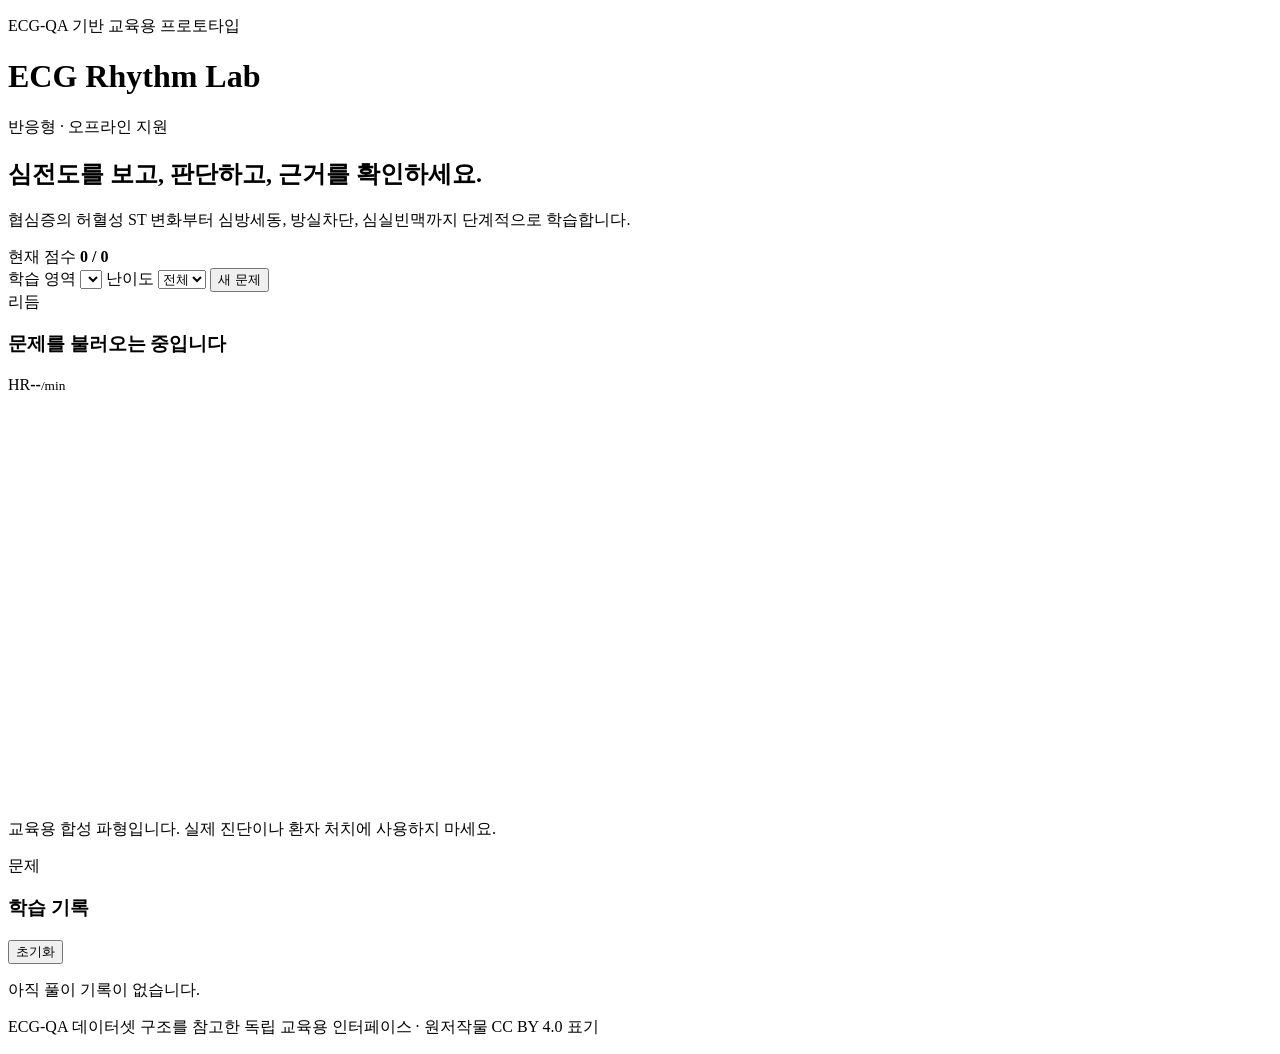
==== index.html @ 75d90a10 "feat: initialize responsive ECG learning PWA" ====
<!doctype html>
<html lang="ko">
<head>
  <meta charset="utf-8" />
  <meta name="viewport" content="width=device-width, initial-scale=1, viewport-fit=cover" />
  <meta name="theme-color" content="#0b1020" />
  <meta name="description" content="PC와 모바일에서 학습하는 심전도 리듬 퀴즈" />
  <link rel="manifest" href="manifest.webmanifest" />
  <link rel="stylesheet" href="styles.css" />
  <title>ECG Rhythm Lab</title>
</head>
<body>
  <header class="topbar">
    <div>
      <p class="eyebrow">ECG-QA 기반 교육용 프로토타입</p>
      <h1>ECG Rhythm Lab</h1>
    </div>
    <button id="installBtn" class="ghost" hidden>앱 설치</button>
  </header>

  <main class="shell">
    <section class="hero card">
      <div>
        <span class="pill">반응형 · 오프라인 지원</span>
        <h2>심전도를 보고, 판단하고, 근거를 확인하세요.</h2>
        <p>협심증의 허혈성 ST 변화부터 심방세동, 방실차단, 심실빈맥까지 단계적으로 학습합니다.</p>
      </div>
      <div class="score-box" aria-live="polite">
        <span>현재 점수</span>
        <strong id="score">0 / 0</strong>
      </div>
    </section>

    <section class="controls card" aria-label="학습 설정">
      <label>학습 영역
        <select id="category"></select>
      </label>
      <label>난이도
        <select id="level">
          <option value="all">전체</option>
          <option value="basic">기초</option>
          <option value="advanced">심화</option>
        </select>
      </label>
      <button id="nextBtn" class="primary">새 문제</button>
    </section>

    <section class="workspace">
      <article class="monitor card">
        <div class="monitor-head">
          <div>
            <span id="caseTag" class="pill">리듬</span>
            <h3 id="caseTitle">문제를 불러오는 중입니다</h3>
          </div>
          <div class="vitals"><span>HR</span><strong id="heartRate">--</strong><small>/min</small></div>
        </div>
        <div class="ecg-wrap" aria-label="교육용 심전도 파형">
          <svg id="ecgSvg" viewBox="0 0 1000 320" role="img" aria-labelledby="waveTitle">
            <title id="waveTitle">교육용 합성 심전도 파형</title>
            <defs>
              <pattern id="smallGrid" width="10" height="10" patternUnits="userSpaceOnUse">
                <path d="M 10 0 L 0 0 0 10" class="grid-small" fill="none" />
              </pattern>
              <pattern id="grid" width="50" height="50" patternUnits="userSpaceOnUse">
                <rect width="50" height="50" fill="url(#smallGrid)" />
                <path d="M 50 0 L 0 0 0 50" class="grid-large" fill="none" />
              </pattern>
            </defs>
            <rect width="1000" height="320" fill="url(#grid)" />
            <path id="wavePath" class="wave" d="" />
          </svg>
        </div>
        <p class="disclaimer">교육용 합성 파형입니다. 실제 진단이나 환자 처치에 사용하지 마세요.</p>
      </article>

      <aside class="quiz card">
        <p class="question-label">문제</p>
        <h3 id="question"></h3>
        <div id="options" class="options"></div>
        <div id="feedback" class="feedback" hidden></div>
        <button id="explainBtn" class="ghost full" hidden>해설 보기</button>
      </aside>
    </section>

    <section id="explanation" class="explanation card" hidden>
      <h3>판독 근거</h3>
      <p id="explanationText"></p>
      <div class="key-points">
        <div><span>핵심 소견</span><strong id="keyFinding"></strong></div>
        <div><span>우선 간호 판단</span><strong id="nursingAction"></strong></div>
      </div>
    </section>

    <section class="progress card">
      <div class="section-head"><h3>학습 기록</h3><button id="resetBtn" class="text-btn">초기화</button></div>
      <div class="progress-track"><div id="progressBar"></div></div>
      <p id="progressText">아직 풀이 기록이 없습니다.</p>
    </section>
  </main>

  <footer>
    <p>ECG-QA 데이터셋 구조를 참고한 독립 교육용 인터페이스 · 원저작물 CC BY 4.0 표기</p>
  </footer>
  <script src="app.js" defer></script>
</body>
</html>
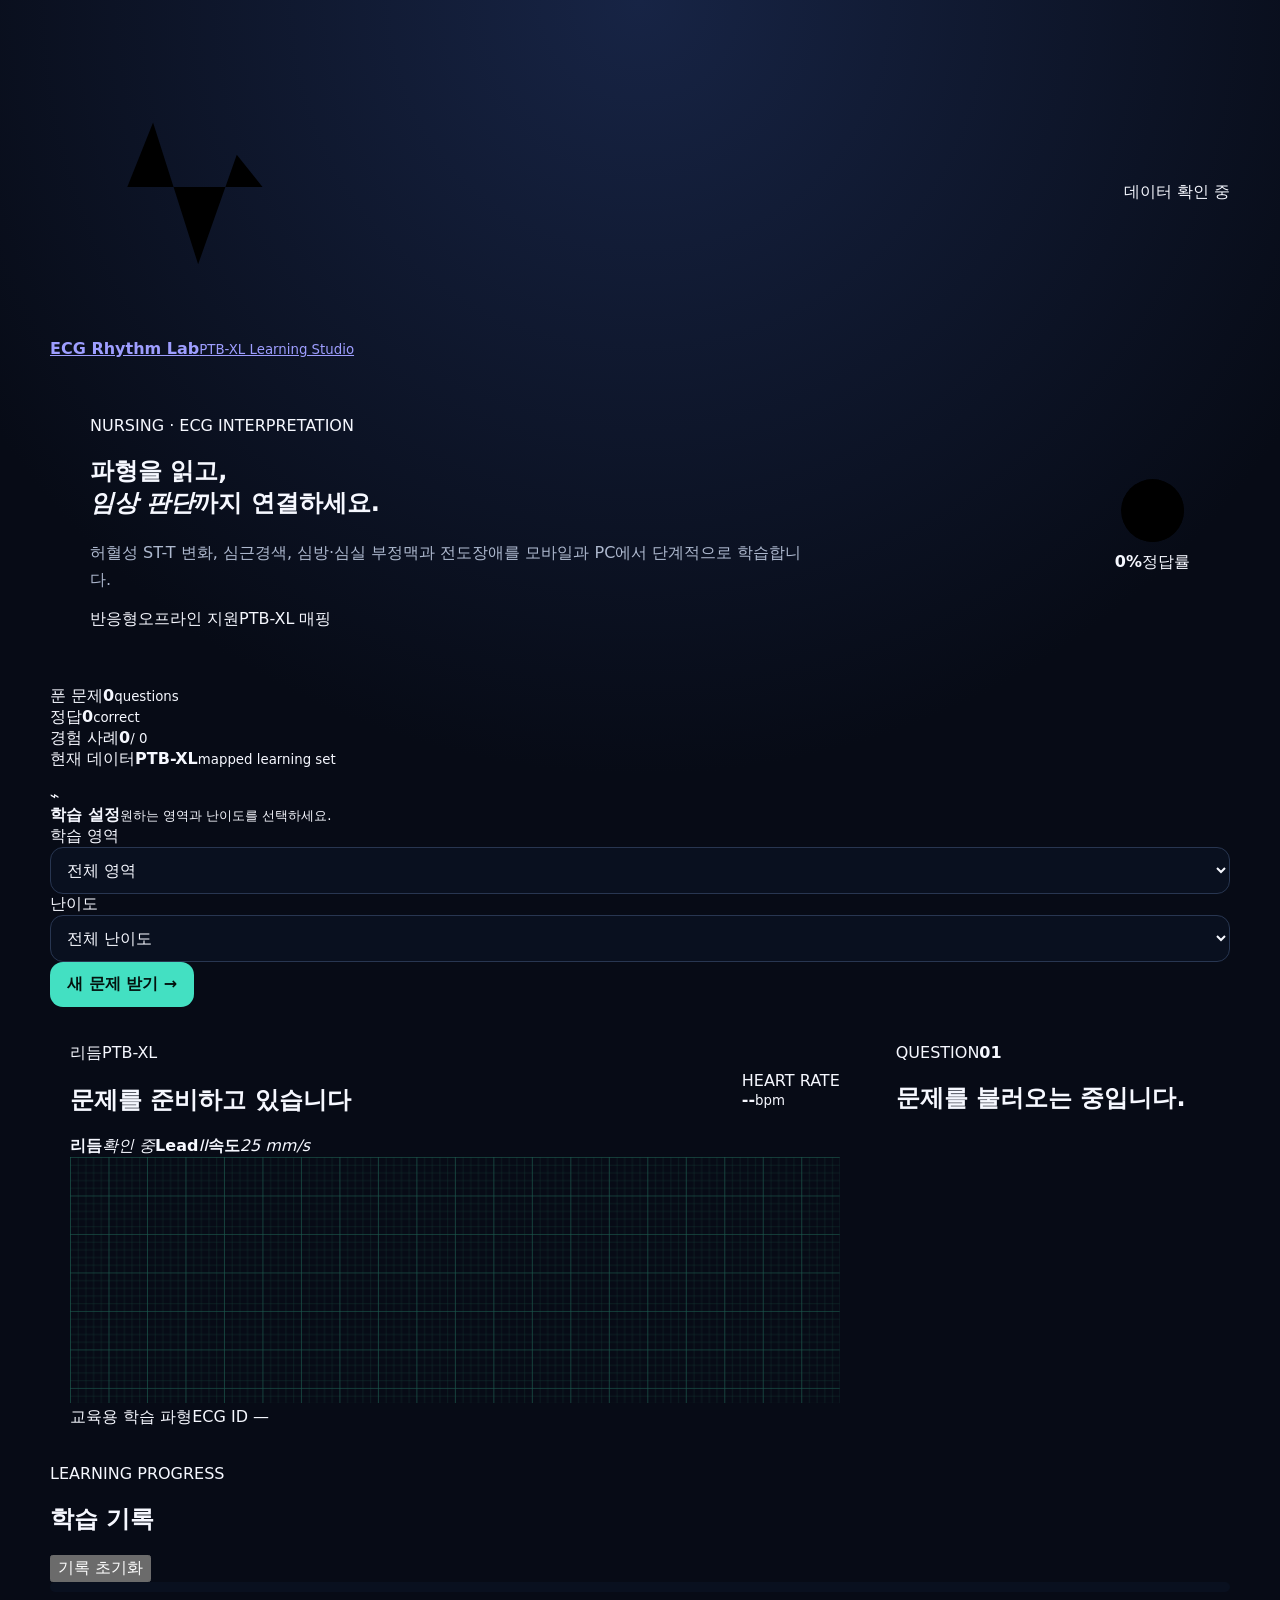
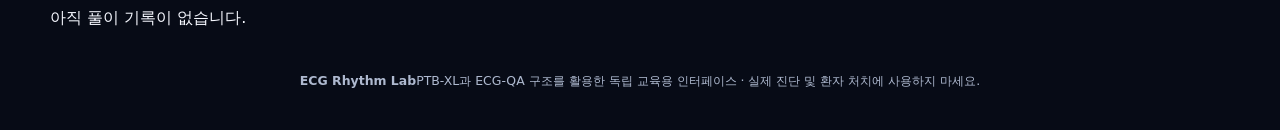
==== commit 3de3f7e1: "Redesign responsive ECG learning interface" ====
--- a/index.html
+++ b/index.html
@@ -1,106 +1,79 @@
 <!doctype html>
 <html lang="ko">
 <head>
-  <meta charset="utf-8" />
-  <meta name="viewport" content="width=device-width, initial-scale=1, viewport-fit=cover" />
-  <meta name="theme-color" content="#0b1020" />
-  <meta name="description" content="PC와 모바일에서 학습하는 심전도 리듬 퀴즈" />
-  <link rel="manifest" href="manifest.webmanifest" />
-  <link rel="stylesheet" href="styles.css" />
+  <meta charset="utf-8">
+  <meta name="viewport" content="width=device-width,initial-scale=1,viewport-fit=cover">
+  <meta name="theme-color" content="#07111f">
+  <meta name="description" content="PTB-XL 및 ECG-QA 구조를 활용한 반응형 심전도 학습 앱">
+  <link rel="manifest" href="./manifest.webmanifest">
+  <link rel="stylesheet" href="./styles.css?v=3">
   <title>ECG Rhythm Lab</title>
 </head>
 <body>
+  <div class="ambient ambient-a"></div><div class="ambient ambient-b"></div>
   <header class="topbar">
-    <div>
-      <p class="eyebrow">ECG-QA 기반 교육용 프로토타입</p>
-      <h1>ECG Rhythm Lab</h1>
-    </div>
-    <button id="installBtn" class="ghost" hidden>앱 설치</button>
+    <a class="brand" href="./" aria-label="홈으로">
+      <span class="brand-mark"><svg viewBox="0 0 48 48"><path d="M4 25h8l4-10 7 22 6-17 4 5h11"/></svg></span>
+      <span><b>ECG Rhythm Lab</b><small>PTB-XL Learning Studio</small></span>
+    </a>
+    <div class="header-actions"><span id="dataStatus" class="status-dot">데이터 확인 중</span><button id="installBtn" class="button secondary" hidden>앱 설치</button></div>
   </header>
 
   <main class="shell">
-    <section class="hero card">
-      <div>
-        <span class="pill">반응형 · 오프라인 지원</span>
-        <h2>심전도를 보고, 판단하고, 근거를 확인하세요.</h2>
-        <p>협심증의 허혈성 ST 변화부터 심방세동, 방실차단, 심실빈맥까지 단계적으로 학습합니다.</p>
-      </div>
-      <div class="score-box" aria-live="polite">
-        <span>현재 점수</span>
-        <strong id="score">0 / 0</strong>
-      </div>
+    <section class="hero panel">
+      <div class="hero-copy"><span class="kicker">NURSING · ECG INTERPRETATION</span><h1>파형을 읽고,<br><em>임상 판단</em>까지 연결하세요.</h1><p>허혈성 ST-T 변화, 심근경색, 심방·심실 부정맥과 전도장애를 모바일과 PC에서 단계적으로 학습합니다.</p><div class="hero-badges"><span>반응형</span><span>오프라인 지원</span><span>PTB-XL 매핑</span></div></div>
+      <div class="score-ring" aria-label="정답률"><svg viewBox="0 0 120 120"><circle class="ring-bg" cx="60" cy="60" r="50"/><circle id="scoreRing" class="ring-value" cx="60" cy="60" r="50"/></svg><div><strong id="scorePercent">0%</strong><span>정답률</span></div></div>
     </section>
 
-    <section class="controls card" aria-label="학습 설정">
-      <label>학습 영역
-        <select id="category"></select>
-      </label>
-      <label>난이도
-        <select id="level">
-          <option value="all">전체</option>
-          <option value="basic">기초</option>
-          <option value="advanced">심화</option>
-        </select>
-      </label>
-      <button id="nextBtn" class="primary">새 문제</button>
+    <section class="stats-grid">
+      <article class="mini-card"><span>푼 문제</span><strong id="totalSolved">0</strong><small>questions</small></article>
+      <article class="mini-card"><span>정답</span><strong id="totalCorrect">0</strong><small>correct</small></article>
+      <article class="mini-card"><span>경험 사례</span><strong id="seenCases">0</strong><small id="allCases">/ 0</small></article>
+      <article class="mini-card accent-card"><span>현재 데이터</span><strong id="datasetName">PTB-XL</strong><small>mapped learning set</small></article>
+    </section>
+
+    <section class="filter-panel panel">
+      <div class="filter-title"><span class="icon">⌁</span><div><strong>학습 설정</strong><small>원하는 영역과 난이도를 선택하세요.</small></div></div>
+      <label><span>학습 영역</span><select id="category"><option value="전체">전체 영역</option></select></label>
+      <label><span>난이도</span><select id="level"><option value="all">전체 난이도</option><option value="basic">기초</option><option value="advanced">심화</option></select></label>
+      <button id="nextBtn" class="button primary">새 문제 받기 <span>→</span></button>
     </section>
 
     <section class="workspace">
-      <article class="monitor card">
+      <article class="monitor panel">
         <div class="monitor-head">
-          <div>
-            <span id="caseTag" class="pill">리듬</span>
-            <h3 id="caseTitle">문제를 불러오는 중입니다</h3>
-          </div>
-          <div class="vitals"><span>HR</span><strong id="heartRate">--</strong><small>/min</small></div>
+          <div><div class="tag-row"><span id="caseTag" class="tag">리듬</span><span id="sourceTag" class="tag subtle">PTB-XL</span></div><h2 id="caseTitle">문제를 준비하고 있습니다</h2></div>
+          <div class="vital"><span>HEART RATE</span><div><strong id="heartRate">--</strong><small>bpm</small></div></div>
         </div>
-        <div class="ecg-wrap" aria-label="교육용 심전도 파형">
-          <svg id="ecgSvg" viewBox="0 0 1000 320" role="img" aria-labelledby="waveTitle">
-            <title id="waveTitle">교육용 합성 심전도 파형</title>
-            <defs>
-              <pattern id="smallGrid" width="10" height="10" patternUnits="userSpaceOnUse">
-                <path d="M 10 0 L 0 0 0 10" class="grid-small" fill="none" />
-              </pattern>
-              <pattern id="grid" width="50" height="50" patternUnits="userSpaceOnUse">
-                <rect width="50" height="50" fill="url(#smallGrid)" />
-                <path d="M 50 0 L 0 0 0 50" class="grid-large" fill="none" />
-              </pattern>
-            </defs>
-            <rect width="1000" height="320" fill="url(#grid)" />
-            <path id="wavePath" class="wave" d="" />
-          </svg>
-        </div>
-        <p class="disclaimer">교육용 합성 파형입니다. 실제 진단이나 환자 처치에 사용하지 마세요.</p>
+        <div class="rhythm-meta"><span><i></i><b>리듬</b><em id="regularity">확인 중</em></span><span><i></i><b>Lead</b><em id="leadName">II</em></span><span><i></i><b>속도</b><em>25 mm/s</em></span></div>
+        <div class="ecg-screen"><div class="scanline"></div><svg id="ecgSvg" viewBox="0 0 1000 320" role="img" aria-labelledby="waveTitle"><title id="waveTitle">교육용 심전도 파형</title><defs><pattern id="smallGrid" width="10" height="10" patternUnits="userSpaceOnUse"><path d="M10 0H0V10" class="grid-small" fill="none"/></pattern><pattern id="grid" width="50" height="50" patternUnits="userSpaceOnUse"><rect width="50" height="50" fill="url(#smallGrid)"/><path d="M50 0H0V50" class="grid-large" fill="none"/></pattern></defs><rect width="1000" height="320" fill="url(#grid)"/><path id="wavePath" class="wave" d=""/></svg></div>
+        <div class="monitor-foot"><span>교육용 학습 파형</span><span id="recordId">ECG ID —</span></div>
       </article>
 
-      <aside class="quiz card">
-        <p class="question-label">문제</p>
-        <h3 id="question"></h3>
-        <div id="options" class="options"></div>
+      <aside class="quiz panel">
+        <div class="quiz-step"><span>QUESTION</span><b id="questionNumber">01</b></div>
+        <h2 id="question">문제를 불러오는 중입니다.</h2>
+        <div id="options" class="options" aria-live="polite"></div>
         <div id="feedback" class="feedback" hidden></div>
-        <button id="explainBtn" class="ghost full" hidden>해설 보기</button>
+        <button id="explainBtn" class="button secondary wide" hidden>판독 근거 확인</button>
       </aside>
     </section>
 
-    <section id="explanation" class="explanation card" hidden>
-      <h3>판독 근거</h3>
+    <section id="explanation" class="explanation panel" hidden>
+      <div class="section-heading"><span>CLINICAL REASONING</span><h2>판독 근거와 우선 간호</h2></div>
       <p id="explanationText"></p>
-      <div class="key-points">
-        <div><span>핵심 소견</span><strong id="keyFinding"></strong></div>
-        <div><span>우선 간호 판단</span><strong id="nursingAction"></strong></div>
-      </div>
+      <div class="reason-grid"><article><span>핵심 ECG 소견</span><strong id="keyFinding"></strong></article><article><span>우선 간호 판단</span><strong id="nursingAction"></strong></article><article><span>SCP 코드</span><strong id="scpCodes"></strong></article></div>
     </section>
 
-    <section class="progress card">
-      <div class="section-head"><h3>학습 기록</h3><button id="resetBtn" class="text-btn">초기화</button></div>
-      <div class="progress-track"><div id="progressBar"></div></div>
-      <p id="progressText">아직 풀이 기록이 없습니다.</p>
+    <section class="history panel">
+      <div class="section-heading inline"><div><span>LEARNING PROGRESS</span><h2>학습 기록</h2></div><button id="resetBtn" class="text-button">기록 초기화</button></div>
+      <div class="progress-track"><div id="progressBar"></div></div><p id="progressText">아직 풀이 기록이 없습니다.</p>
+      <div id="historyList" class="history-list"></div>
     </section>
+
+    <div id="errorBanner" class="error-banner" hidden><strong>데이터를 불러오지 못했습니다.</strong><span id="errorMessage"></span><button id="retryBtn">다시 시도</button></div>
   </main>
-
-  <footer>
-    <p>ECG-QA 데이터셋 구조를 참고한 독립 교육용 인터페이스 · 원저작물 CC BY 4.0 표기</p>
-  </footer>
-  <script src="app.js" defer></script>
+  <footer><b>ECG Rhythm Lab</b><span>PTB-XL과 ECG-QA 구조를 활용한 독립 교육용 인터페이스 · 실제 진단 및 환자 처치에 사용하지 마세요.</span></footer>
+  <script src="./app.js?v=3" defer></script>
 </body>
 </html>
--- a/styles.css
+++ b/styles.css
@@ -0,0 +1 @@
+:root{color-scheme:dark;--bg:#070b16;--panel:#10182b;--panel2:#151f36;--text:#f6f8ff;--muted:#aeb9cf;--accent:#43e0c2;--danger:#ff738c;--line:#283651;--radius:22px}*{box-sizing:border-box}body{margin:0;background:radial-gradient(circle at top,#172445 0,#070b16 42%);font-family:Inter,system-ui,-apple-system,BlinkMacSystemFont,"Segoe UI",sans-serif;color:var(--text);min-height:100vh}.topbar,.shell,footer{width:min(1180px,calc(100% - 28px));margin:auto}.topbar{display:flex;justify-content:space-between;align-items:center;padding:26px 0 18px}.topbar h1{margin:2px 0;font-size:clamp(1.45rem,4vw,2.2rem)}.eyebrow,.question-label{margin:0;color:var(--accent);font-weight:800;font-size:.78rem;letter-spacing:.08em;text-transform:uppercase}.shell{display:grid;gap:16px}.card{background:linear-gradient(145deg,rgba(21,31,54,.96),rgba(12,19,34,.96));border:1px solid rgba(255,255,255,.08);border-radius:var(--radius);box-shadow:0 18px 50px rgba(0,0,0,.25)}.hero{padding:clamp(22px,4vw,40px);display:flex;gap:24px;justify-content:space-between;align-items:center}.hero h2{font-size:clamp(1.7rem,4vw,3.2rem);max-width:760px;line-height:1.08;margin:14px 0}.hero p{color:var(--muted);max-width:720px;line-height:1.7}.pill{display:inline-flex;padding:7px 11px;border-radius:999px;background:rgba(67,224,194,.12);color:var(--accent);font-size:.78rem;font-weight:800}.score-box{min-width:145px;text-align:center;background:#09101f;padding:20px;border-radius:18px;border:1px solid var(--line)}.score-box span{display:block;color:var(--muted);font-size:.82rem}.score-box strong{display:block;margin-top:8px;font-size:1.65rem}.controls{display:grid;grid-template-columns:1fr 1fr auto;gap:12px;padding:16px}.controls label{display:grid;gap:7px;color:var(--muted);font-size:.83rem;font-weight:700}select,button{font:inherit}select{width:100%;background:#09101f;color:var(--text);border:1px solid var(--line);border-radius:13px;padding:12px}.primary,.ghost{border-radius:13px;padding:12px 17px;font-weight:800;cursor:pointer}.primary{border:0;background:var(--accent);color:#03120e}.ghost{border:1px solid var(--line);background:transparent;color:var(--text)}.workspace{display:grid;grid-template-columns:minmax(0,1.6fr) minmax(310px,.7fr);gap:16px}.monitor,.quiz,.explanation,.progress{padding:20px}.monitor-head,.section-head{display:flex;justify-content:space-between;align-items:center;gap:12px}.monitor h3,.quiz h3{margin:9px 0 0}.vitals{display:flex;align-items:baseline;gap:5px;color:var(--accent)}.vitals span,.vitals small{font-size:.75rem}.vitals strong{font-size:2rem}.ecg-wrap{margin-top:18px;overflow:hidden;border-radius:16px;background:#07120f}.ecg-wrap svg{display:block;width:100%;height:auto;min-height:230px}.grid-small{stroke:#143a34;stroke-width:1}.grid-large{stroke:#1c5a4f;stroke-width:1.5}.wave{fill:none;stroke:#63f5d4;stroke-width:4;stroke-linecap:round;stroke-linejoin:round;filter:drop-shadow(0 0 5px rgba(99,245,212,.5))}.disclaimer{font-size:.74rem;color:var(--muted);margin:10px 0 0}.quiz{display:flex;flex-direction:column}.quiz h3{line-height:1.45}.options{display:grid;gap:10px;margin-top:22px}.option{width:100%;text-align:left;border:1px solid var(--line);background:#0a1222;color:var(--text);padding:14px;border-radius:14px;cursor:pointer}.option:hover,.option:focus-visible{border-color:var(--accent)}.option.correct{border-color:var(--accent);background:rgba(67,224,194,.12)}.option.wrong{border-color:var(--danger);background:rgba(255,115,140,.12)}.option:disabled{cursor:default}.feedback{margin-top:16px;padding:13px;border-radius:13px;line-height:1.5;background:#09101f}.full{width:100%;margin-top:12px}.explanation p{color:var(--muted);line-height:1.75}.key-points{display:grid;grid-template-columns:1fr 1fr;gap:12px;margin-top:16px}.key-points div{padding:16px;border-radius:15px;background:#09101f}.key-points span{display:block;color:var(--muted);font-size:.78rem;margin-bottom:8px}.progress-track{height:10px;background:#09101f;border-radius:999px;overflow:hidden}.progress-track div{height:100%;width:0;background:var(--accent);transition:width .25s ease}.progress p{color:var(--muted)}.text-btn{border:0;background:transparent;color:var(--accent);cursor:pointer}footer{padding:28px 0 40px;color:var(--muted);font-size:.78rem;text-align:center}@media(max-width:820px){.workspace{grid-template-columns:1fr}.hero{align-items:flex-start}.score-box{min-width:120px}.controls{grid-template-columns:1fr 1fr}.controls .primary{grid-column:1/-1}.ecg-wrap svg{min-height:190px}}@media(max-width:560px){.topbar{padding-top:18px}.hero{display:grid}.score-box{width:100%;display:flex;justify-content:space-between;align-items:center;text-align:left}.score-box strong{margin:0}.controls{grid-template-columns:1fr}.controls .primary{grid-column:auto}.key-points{grid-template-columns:1fr}.monitor,.quiz,.explanation,.progress{padding:16px}.ecg-wrap{margin-inline:-5px}.ecg-wrap svg{min-height:160px}.topbar .ghost{padding:9px 11px}}
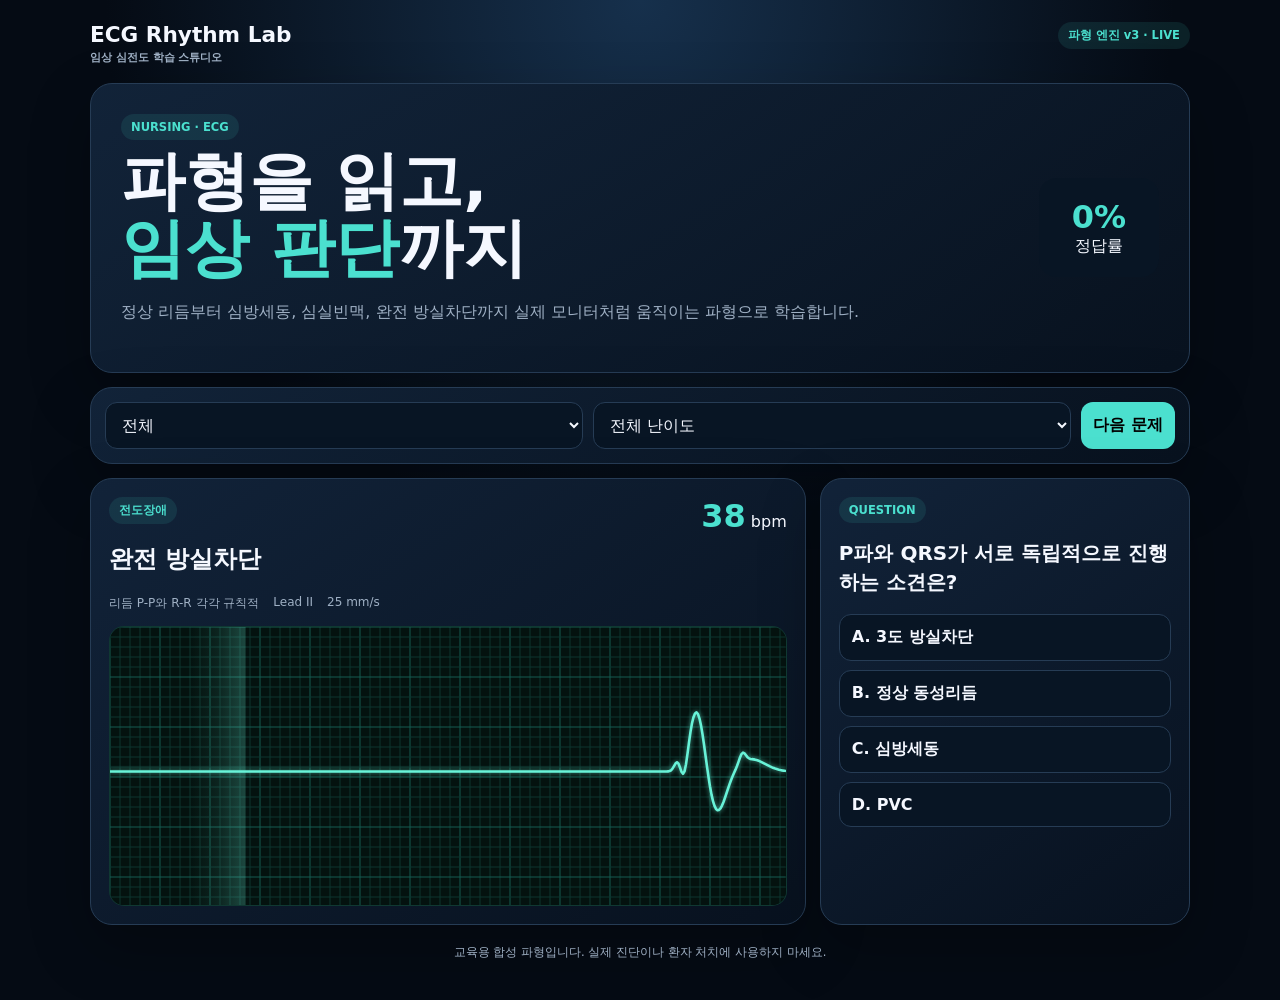
==== commit 94f3ef25: "Route Pages root to live ECG engine" ====
--- a/index.html
+++ b/index.html
@@ -2,78 +2,18 @@
 <html lang="ko">
 <head>
   <meta charset="utf-8">
-  <meta name="viewport" content="width=device-width,initial-scale=1,viewport-fit=cover">
-  <meta name="theme-color" content="#07111f">
-  <meta name="description" content="PTB-XL 및 ECG-QA 구조를 활용한 반응형 심전도 학습 앱">
-  <link rel="manifest" href="./manifest.webmanifest">
-  <link rel="stylesheet" href="./styles.css?v=3">
+  <meta name="viewport" content="width=device-width,initial-scale=1">
+  <meta http-equiv="Cache-Control" content="no-cache, no-store, must-revalidate">
+  <meta http-equiv="Pragma" content="no-cache">
+  <meta http-equiv="Expires" content="0">
+  <meta http-equiv="refresh" content="0; url=./docs/?v=c8fc166">
   <title>ECG Rhythm Lab</title>
 </head>
 <body>
-  <div class="ambient ambient-a"></div><div class="ambient ambient-b"></div>
-  <header class="topbar">
-    <a class="brand" href="./" aria-label="홈으로">
-      <span class="brand-mark"><svg viewBox="0 0 48 48"><path d="M4 25h8l4-10 7 22 6-17 4 5h11"/></svg></span>
-      <span><b>ECG Rhythm Lab</b><small>PTB-XL Learning Studio</small></span>
-    </a>
-    <div class="header-actions"><span id="dataStatus" class="status-dot">데이터 확인 중</span><button id="installBtn" class="button secondary" hidden>앱 설치</button></div>
-  </header>
-
-  <main class="shell">
-    <section class="hero panel">
-      <div class="hero-copy"><span class="kicker">NURSING · ECG INTERPRETATION</span><h1>파형을 읽고,<br><em>임상 판단</em>까지 연결하세요.</h1><p>허혈성 ST-T 변화, 심근경색, 심방·심실 부정맥과 전도장애를 모바일과 PC에서 단계적으로 학습합니다.</p><div class="hero-badges"><span>반응형</span><span>오프라인 지원</span><span>PTB-XL 매핑</span></div></div>
-      <div class="score-ring" aria-label="정답률"><svg viewBox="0 0 120 120"><circle class="ring-bg" cx="60" cy="60" r="50"/><circle id="scoreRing" class="ring-value" cx="60" cy="60" r="50"/></svg><div><strong id="scorePercent">0%</strong><span>정답률</span></div></div>
-    </section>
-
-    <section class="stats-grid">
-      <article class="mini-card"><span>푼 문제</span><strong id="totalSolved">0</strong><small>questions</small></article>
-      <article class="mini-card"><span>정답</span><strong id="totalCorrect">0</strong><small>correct</small></article>
-      <article class="mini-card"><span>경험 사례</span><strong id="seenCases">0</strong><small id="allCases">/ 0</small></article>
-      <article class="mini-card accent-card"><span>현재 데이터</span><strong id="datasetName">PTB-XL</strong><small>mapped learning set</small></article>
-    </section>
-
-    <section class="filter-panel panel">
-      <div class="filter-title"><span class="icon">⌁</span><div><strong>학습 설정</strong><small>원하는 영역과 난이도를 선택하세요.</small></div></div>
-      <label><span>학습 영역</span><select id="category"><option value="전체">전체 영역</option></select></label>
-      <label><span>난이도</span><select id="level"><option value="all">전체 난이도</option><option value="basic">기초</option><option value="advanced">심화</option></select></label>
-      <button id="nextBtn" class="button primary">새 문제 받기 <span>→</span></button>
-    </section>
-
-    <section class="workspace">
-      <article class="monitor panel">
-        <div class="monitor-head">
-          <div><div class="tag-row"><span id="caseTag" class="tag">리듬</span><span id="sourceTag" class="tag subtle">PTB-XL</span></div><h2 id="caseTitle">문제를 준비하고 있습니다</h2></div>
-          <div class="vital"><span>HEART RATE</span><div><strong id="heartRate">--</strong><small>bpm</small></div></div>
-        </div>
-        <div class="rhythm-meta"><span><i></i><b>리듬</b><em id="regularity">확인 중</em></span><span><i></i><b>Lead</b><em id="leadName">II</em></span><span><i></i><b>속도</b><em>25 mm/s</em></span></div>
-        <div class="ecg-screen"><div class="scanline"></div><svg id="ecgSvg" viewBox="0 0 1000 320" role="img" aria-labelledby="waveTitle"><title id="waveTitle">교육용 심전도 파형</title><defs><pattern id="smallGrid" width="10" height="10" patternUnits="userSpaceOnUse"><path d="M10 0H0V10" class="grid-small" fill="none"/></pattern><pattern id="grid" width="50" height="50" patternUnits="userSpaceOnUse"><rect width="50" height="50" fill="url(#smallGrid)"/><path d="M50 0H0V50" class="grid-large" fill="none"/></pattern></defs><rect width="1000" height="320" fill="url(#grid)"/><path id="wavePath" class="wave" d=""/></svg></div>
-        <div class="monitor-foot"><span>교육용 학습 파형</span><span id="recordId">ECG ID —</span></div>
-      </article>
-
-      <aside class="quiz panel">
-        <div class="quiz-step"><span>QUESTION</span><b id="questionNumber">01</b></div>
-        <h2 id="question">문제를 불러오는 중입니다.</h2>
-        <div id="options" class="options" aria-live="polite"></div>
-        <div id="feedback" class="feedback" hidden></div>
-        <button id="explainBtn" class="button secondary wide" hidden>판독 근거 확인</button>
-      </aside>
-    </section>
-
-    <section id="explanation" class="explanation panel" hidden>
-      <div class="section-heading"><span>CLINICAL REASONING</span><h2>판독 근거와 우선 간호</h2></div>
-      <p id="explanationText"></p>
-      <div class="reason-grid"><article><span>핵심 ECG 소견</span><strong id="keyFinding"></strong></article><article><span>우선 간호 판단</span><strong id="nursingAction"></strong></article><article><span>SCP 코드</span><strong id="scpCodes"></strong></article></div>
-    </section>
-
-    <section class="history panel">
-      <div class="section-heading inline"><div><span>LEARNING PROGRESS</span><h2>학습 기록</h2></div><button id="resetBtn" class="text-button">기록 초기화</button></div>
-      <div class="progress-track"><div id="progressBar"></div></div><p id="progressText">아직 풀이 기록이 없습니다.</p>
-      <div id="historyList" class="history-list"></div>
-    </section>
-
-    <div id="errorBanner" class="error-banner" hidden><strong>데이터를 불러오지 못했습니다.</strong><span id="errorMessage"></span><button id="retryBtn">다시 시도</button></div>
-  </main>
-  <footer><b>ECG Rhythm Lab</b><span>PTB-XL과 ECG-QA 구조를 활용한 독립 교육용 인터페이스 · 실제 진단 및 환자 처치에 사용하지 마세요.</span></footer>
-  <script src="./app.js?v=3" defer></script>
+  <p><a href="./docs/?v=c8fc166">최신 ECG Rhythm Lab을 여는 중입니다.</a></p>
+  <script>
+    if ('serviceWorker' in navigator) navigator.serviceWorker.getRegistrations().then(items=>items.forEach(item=>item.unregister()));
+    location.replace('./docs/?v=c8fc166');
+  </script>
 </body>
-</html>+</html>
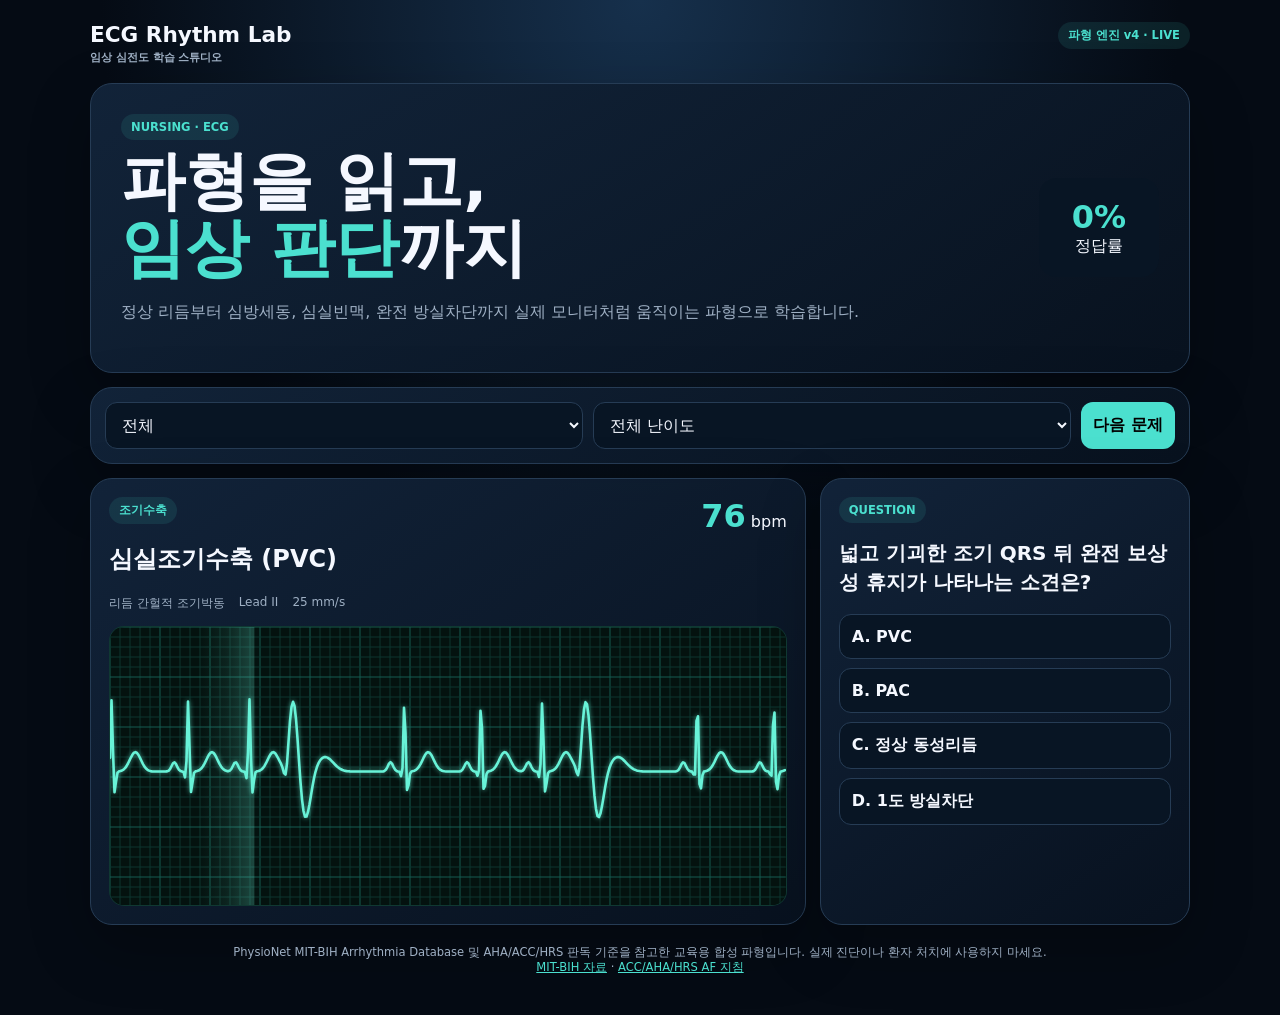
==== commit e03eee3b: "Expand ECG rhythm library with clinical patterns" ====
--- a/index.html
+++ b/index.html
@@ -6,14 +6,14 @@
   <meta http-equiv="Cache-Control" content="no-cache, no-store, must-revalidate">
   <meta http-equiv="Pragma" content="no-cache">
   <meta http-equiv="Expires" content="0">
-  <meta http-equiv="refresh" content="0; url=./docs/?v=c8fc166">
+  <meta http-equiv="refresh" content="0; url=./docs/?v=4">
   <title>ECG Rhythm Lab</title>
 </head>
 <body>
-  <p><a href="./docs/?v=c8fc166">최신 ECG Rhythm Lab을 여는 중입니다.</a></p>
+  <p><a href="./docs/?v=4">최신 ECG Rhythm Lab을 여는 중입니다.</a></p>
   <script>
     if ('serviceWorker' in navigator) navigator.serviceWorker.getRegistrations().then(items=>items.forEach(item=>item.unregister()));
-    location.replace('./docs/?v=c8fc166');
+    location.replace('./docs/?v=4');
   </script>
 </body>
 </html>
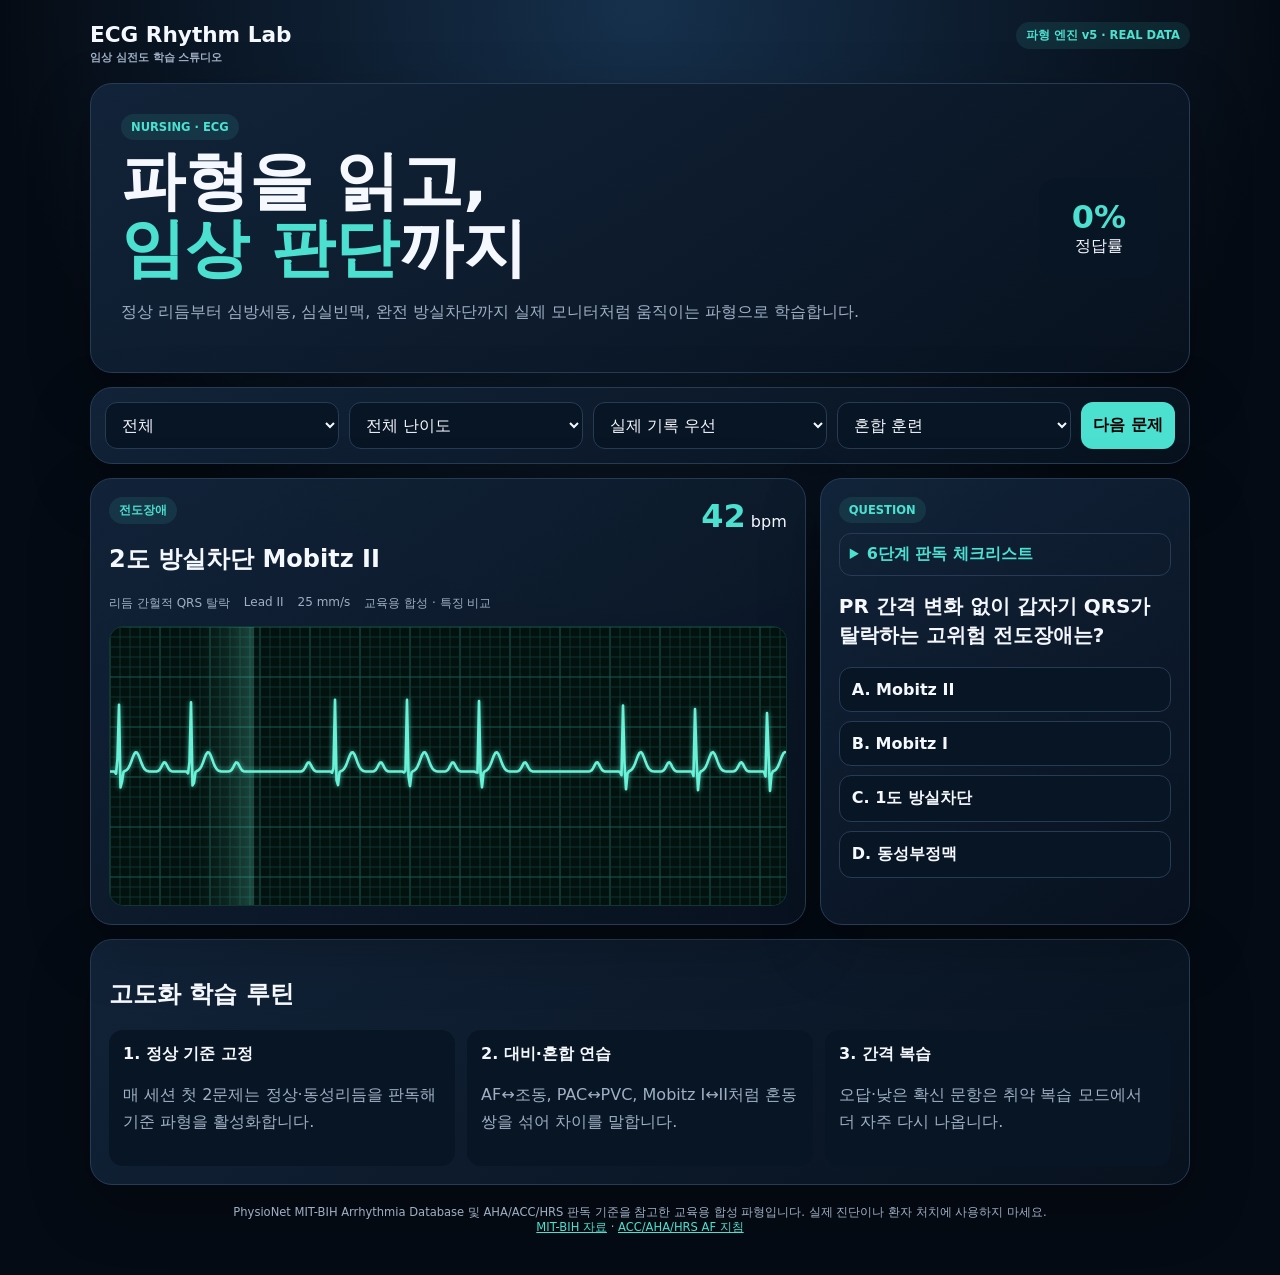
==== commit 3a2e631f: "Add real ECG strips and adaptive learning" ====
--- a/index.html
+++ b/index.html
@@ -6,14 +6,14 @@
   <meta http-equiv="Cache-Control" content="no-cache, no-store, must-revalidate">
   <meta http-equiv="Pragma" content="no-cache">
   <meta http-equiv="Expires" content="0">
-  <meta http-equiv="refresh" content="0; url=./docs/?v=4">
+  <meta http-equiv="refresh" content="0; url=./docs/?v=5">
   <title>ECG Rhythm Lab</title>
 </head>
 <body>
-  <p><a href="./docs/?v=4">최신 ECG Rhythm Lab을 여는 중입니다.</a></p>
+  <p><a href="./docs/?v=5">최신 ECG Rhythm Lab을 여는 중입니다.</a></p>
   <script>
     if ('serviceWorker' in navigator) navigator.serviceWorker.getRegistrations().then(items=>items.forEach(item=>item.unregister()));
-    location.replace('./docs/?v=4');
+    location.replace('./docs/?v=5');
   </script>
 </body>
 </html>
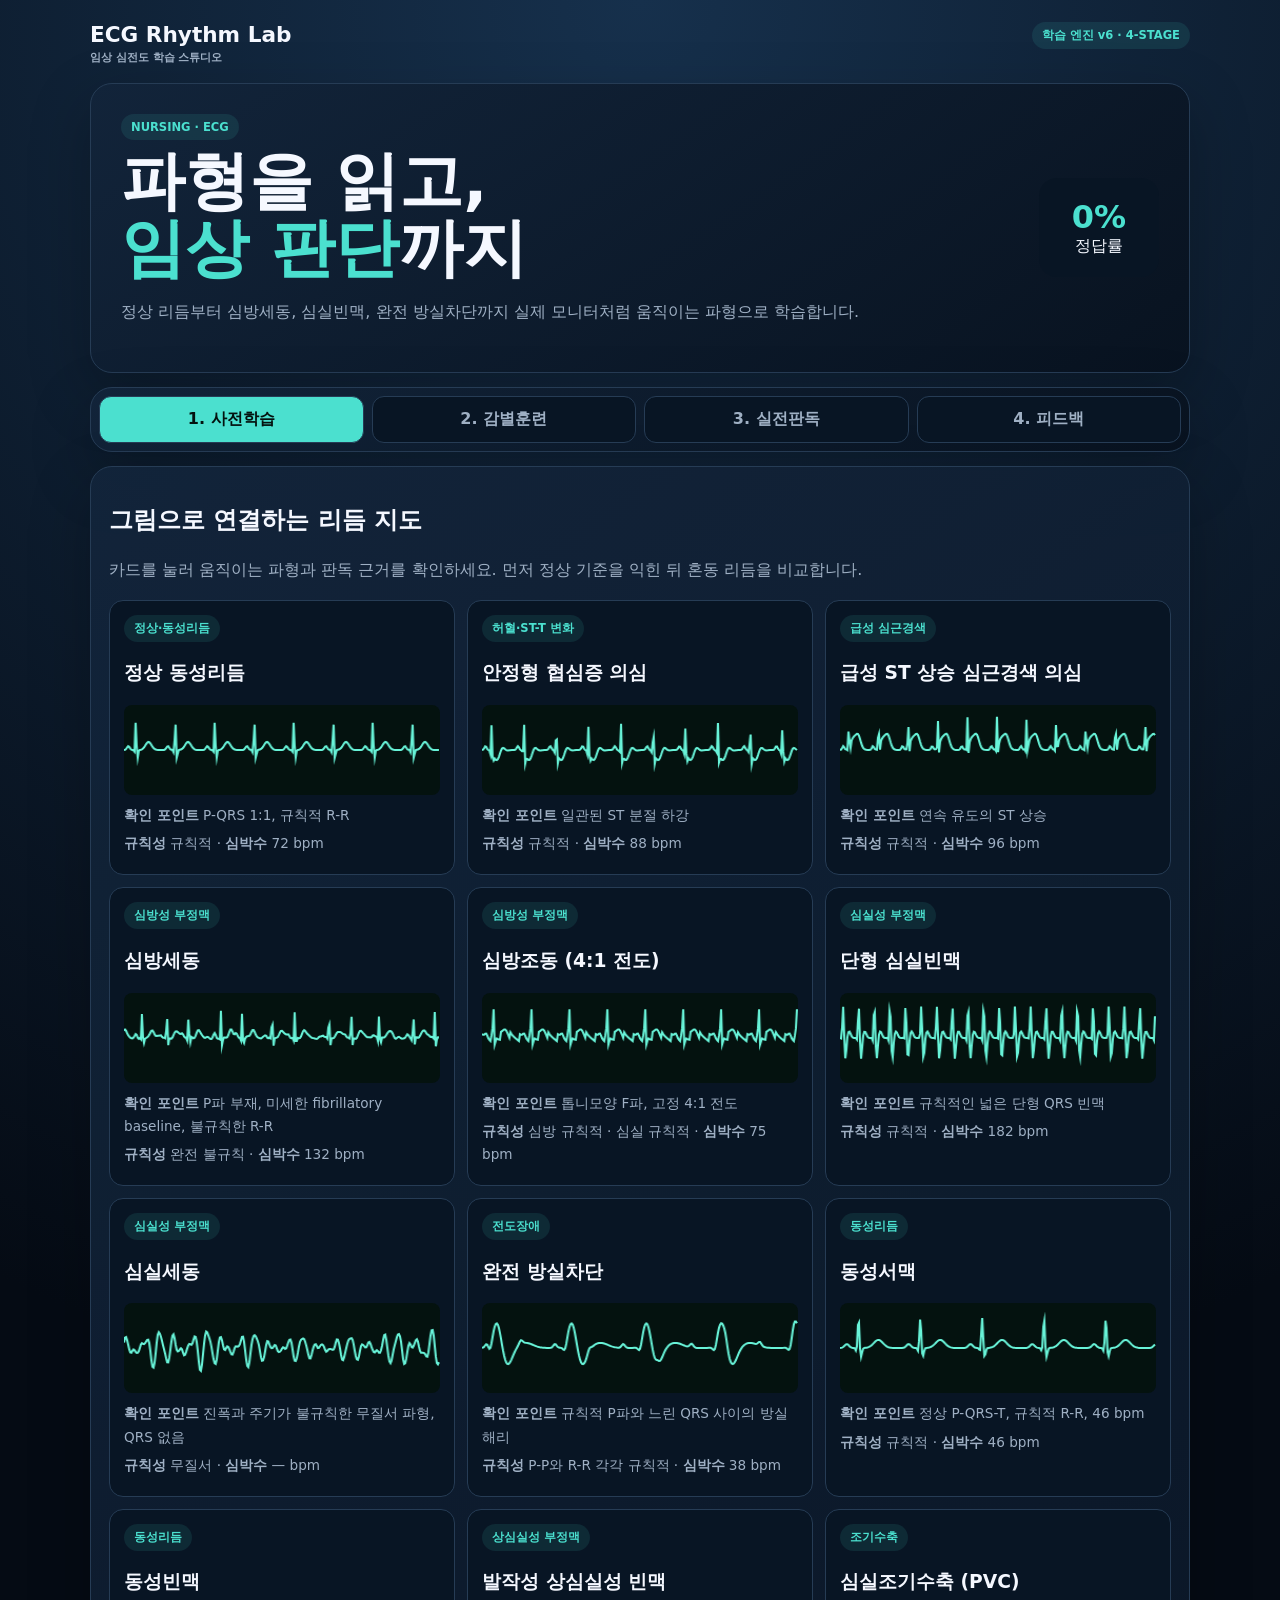
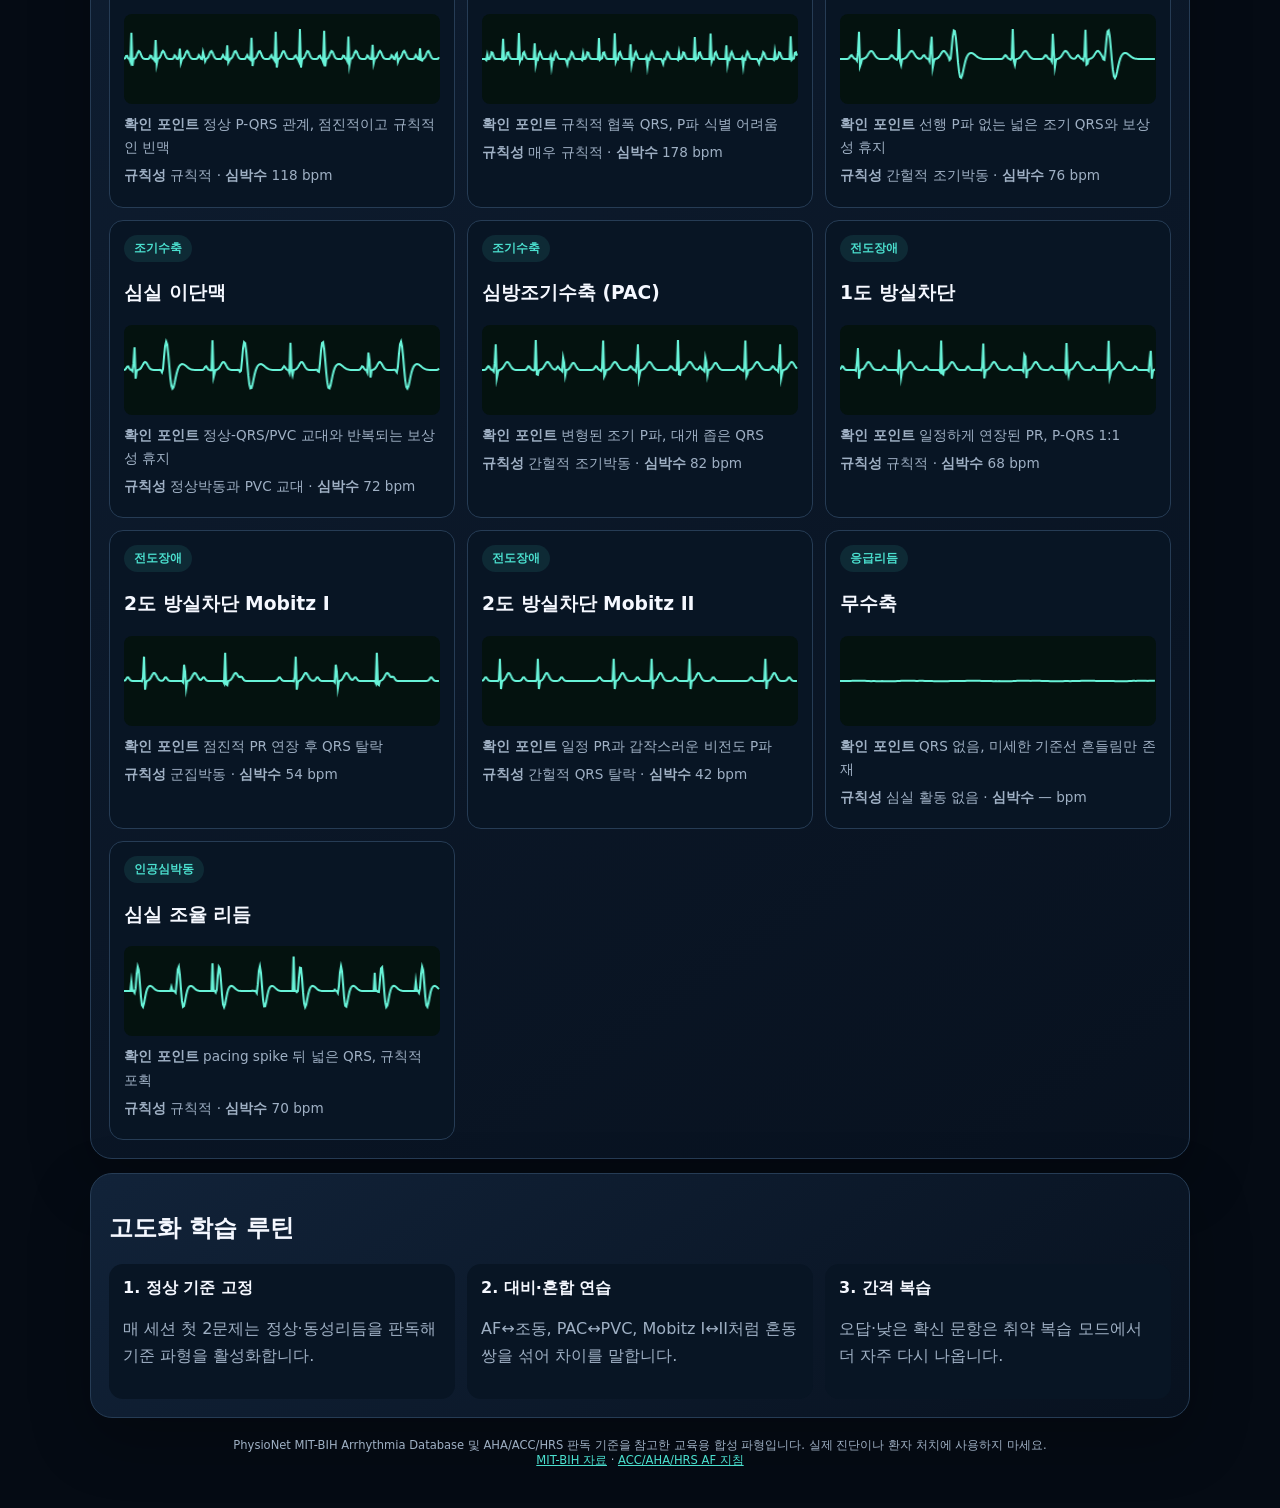
==== commit 0b76507d: "Build four-stage ECG learning pathway" ====
--- a/index.html
+++ b/index.html
@@ -6,14 +6,14 @@
   <meta http-equiv="Cache-Control" content="no-cache, no-store, must-revalidate">
   <meta http-equiv="Pragma" content="no-cache">
   <meta http-equiv="Expires" content="0">
-  <meta http-equiv="refresh" content="0; url=./docs/?v=5">
+  <meta http-equiv="refresh" content="0; url=./docs/?v=6">
   <title>ECG Rhythm Lab</title>
 </head>
 <body>
-  <p><a href="./docs/?v=5">최신 ECG Rhythm Lab을 여는 중입니다.</a></p>
+  <p><a href="./docs/?v=6">최신 ECG Rhythm Lab을 여는 중입니다.</a></p>
   <script>
     if ('serviceWorker' in navigator) navigator.serviceWorker.getRegistrations().then(items=>items.forEach(item=>item.unregister()));
-    location.replace('./docs/?v=5');
+    location.replace('./docs/?v=6');
   </script>
 </body>
 </html>
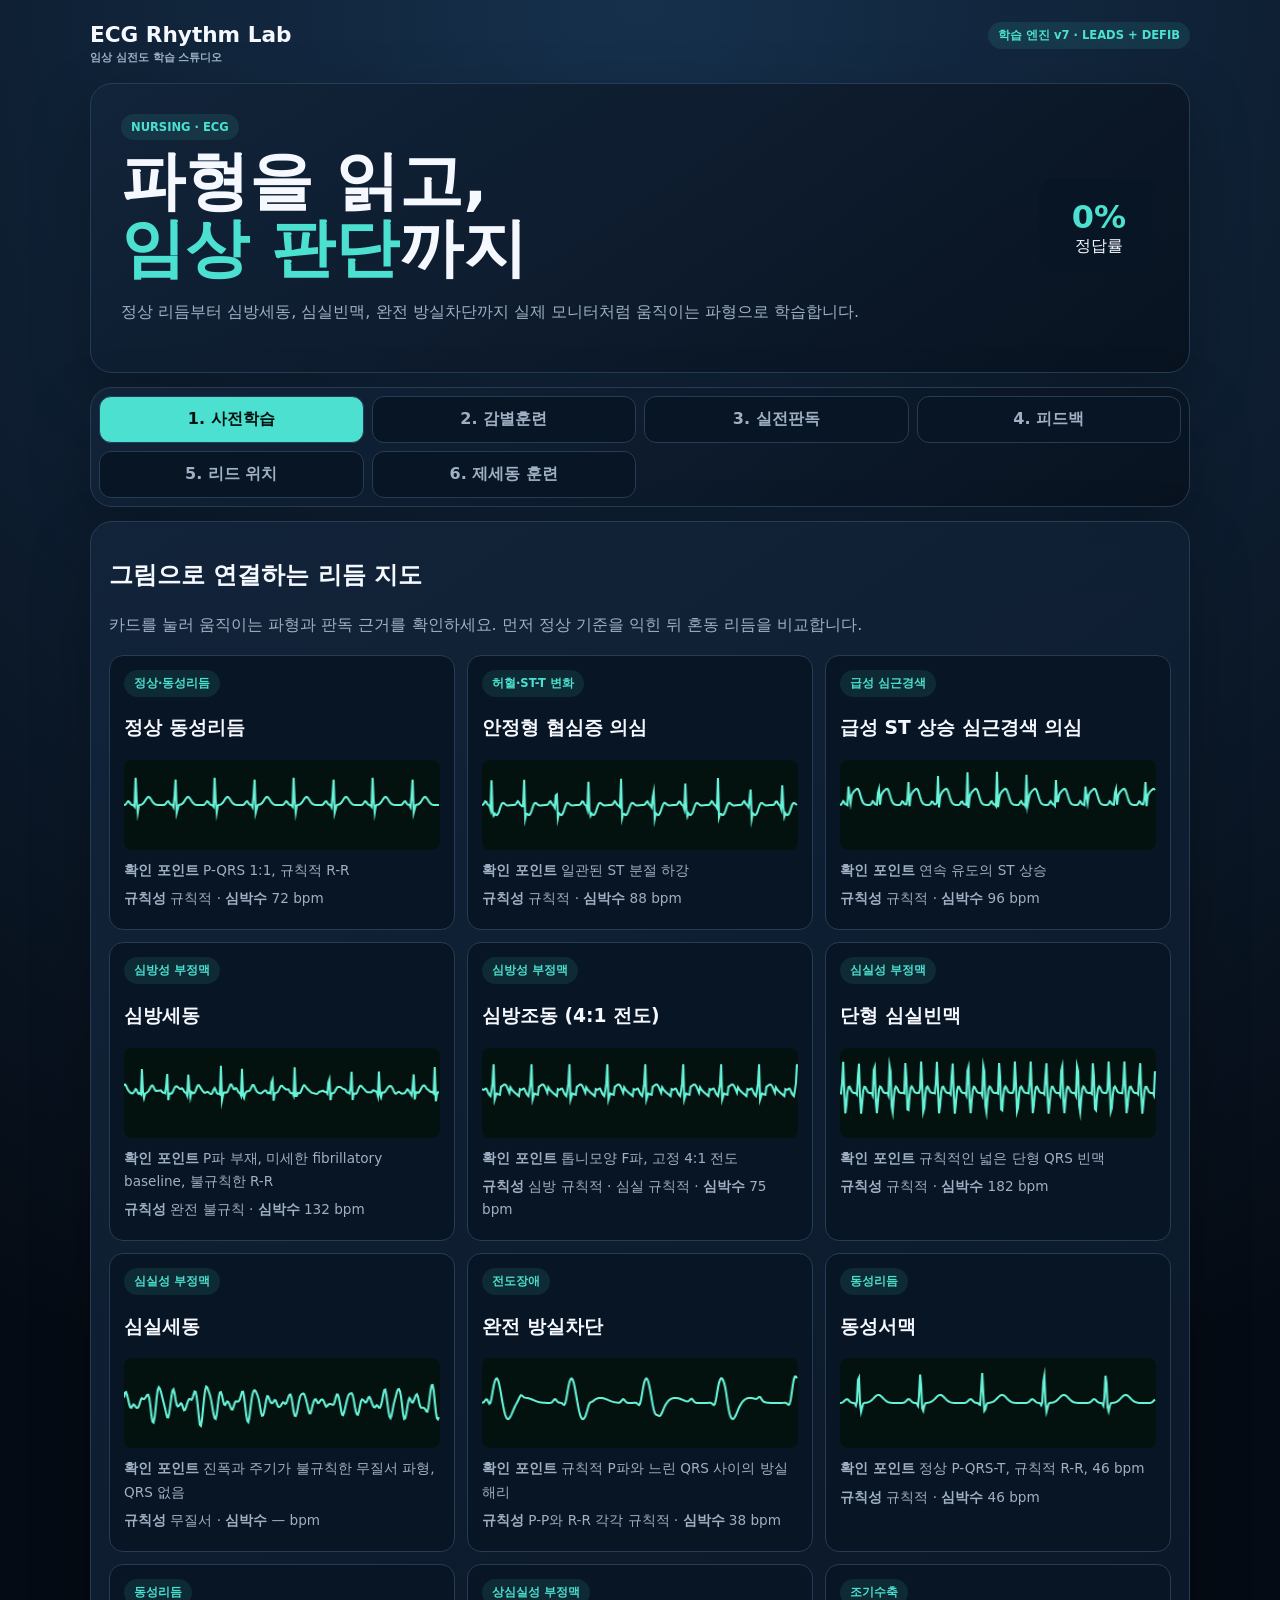
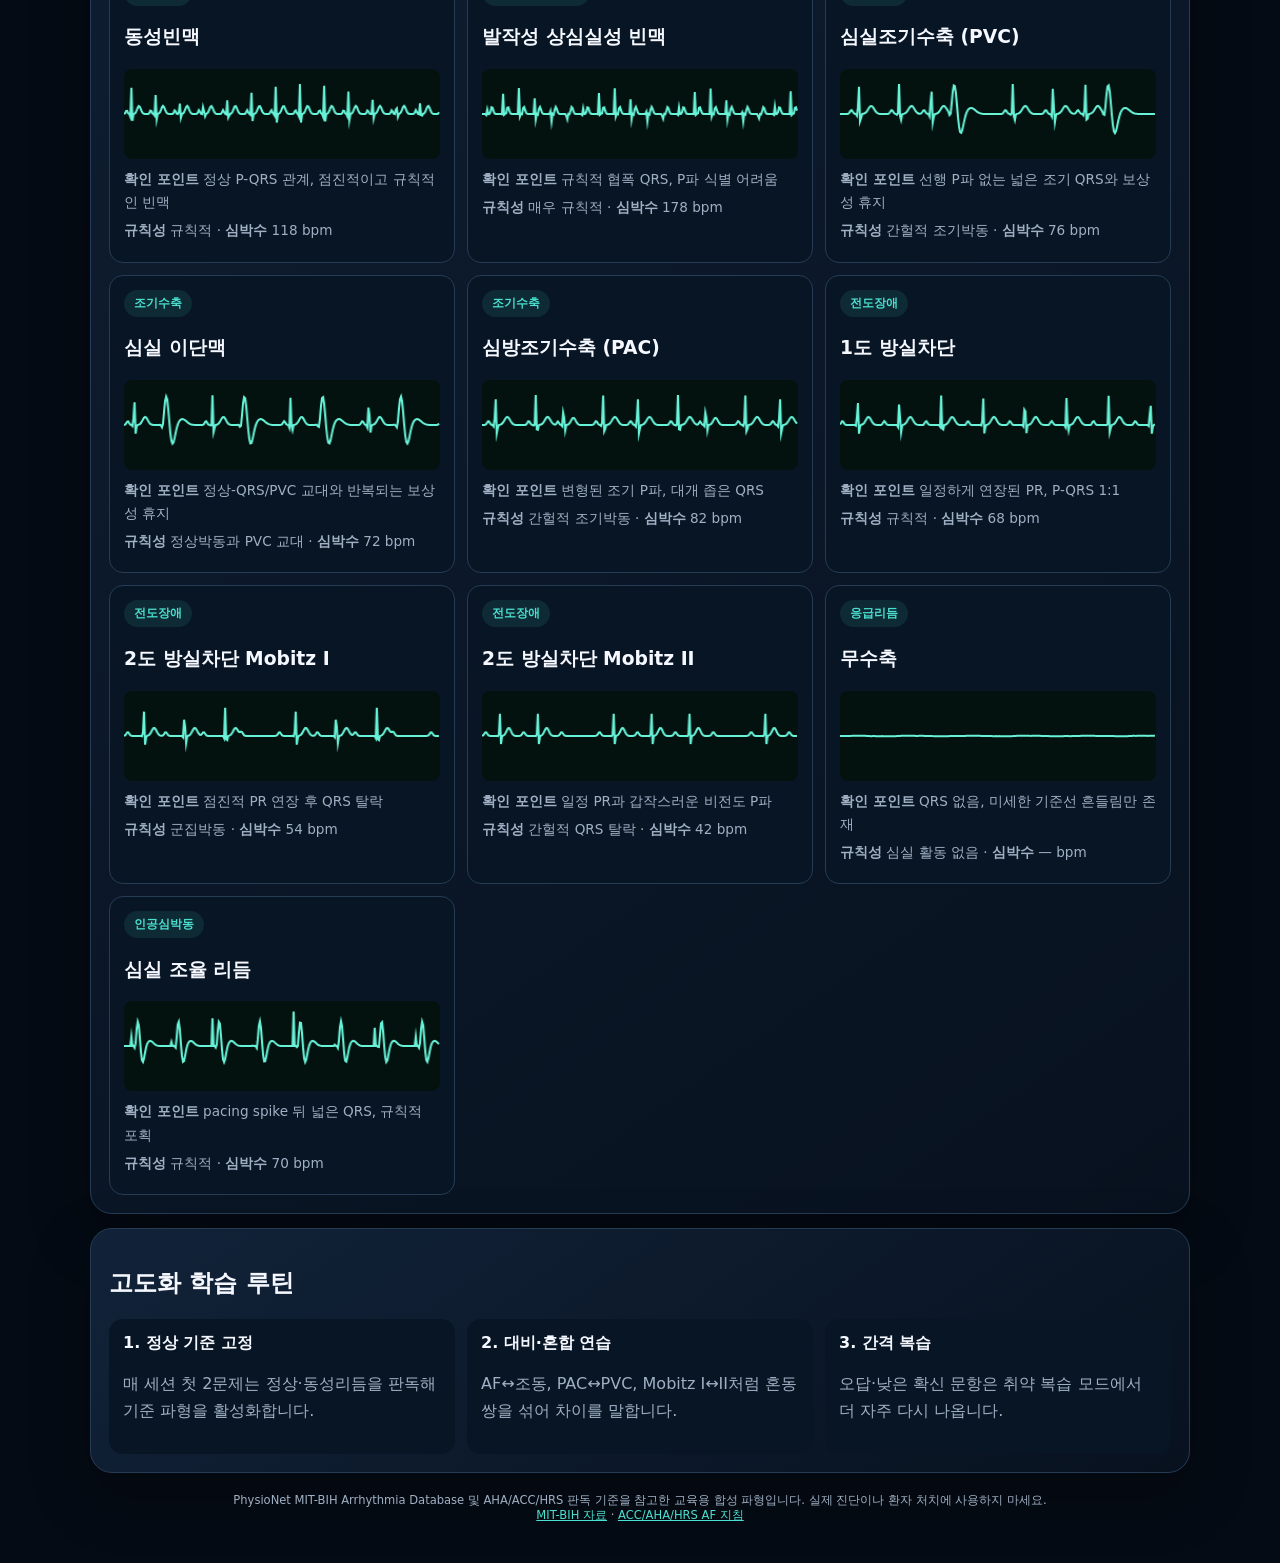
==== commit c5b78e20: "Add lead placement and defibrillation labs" ====
--- a/index.html
+++ b/index.html
@@ -6,14 +6,14 @@
   <meta http-equiv="Cache-Control" content="no-cache, no-store, must-revalidate">
   <meta http-equiv="Pragma" content="no-cache">
   <meta http-equiv="Expires" content="0">
-  <meta http-equiv="refresh" content="0; url=./docs/?v=6">
+  <meta http-equiv="refresh" content="0; url=./docs/?v=7">
   <title>ECG Rhythm Lab</title>
 </head>
 <body>
-  <p><a href="./docs/?v=6">최신 ECG Rhythm Lab을 여는 중입니다.</a></p>
+  <p><a href="./docs/?v=7">최신 ECG Rhythm Lab을 여는 중입니다.</a></p>
   <script>
     if ('serviceWorker' in navigator) navigator.serviceWorker.getRegistrations().then(items=>items.forEach(item=>item.unregister()));
-    location.replace('./docs/?v=6');
+    location.replace('./docs/?v=7');
   </script>
 </body>
 </html>
